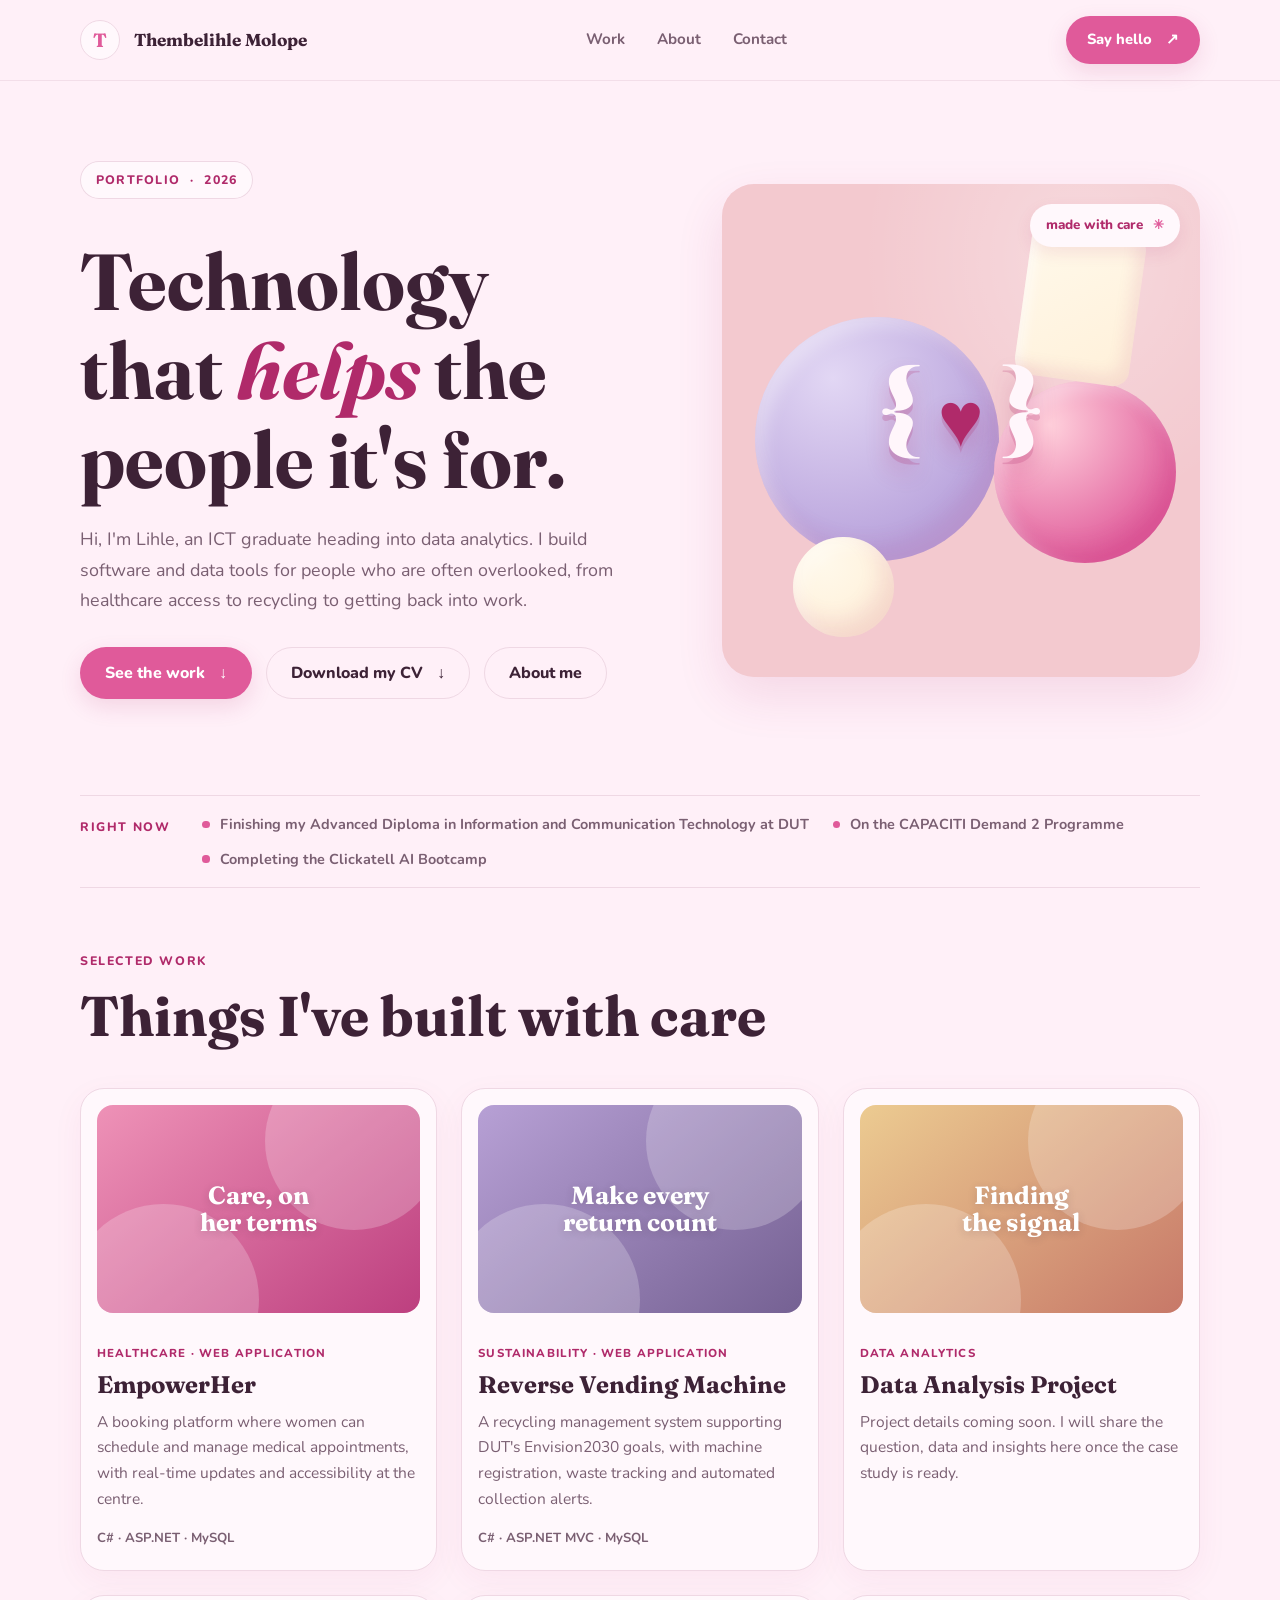
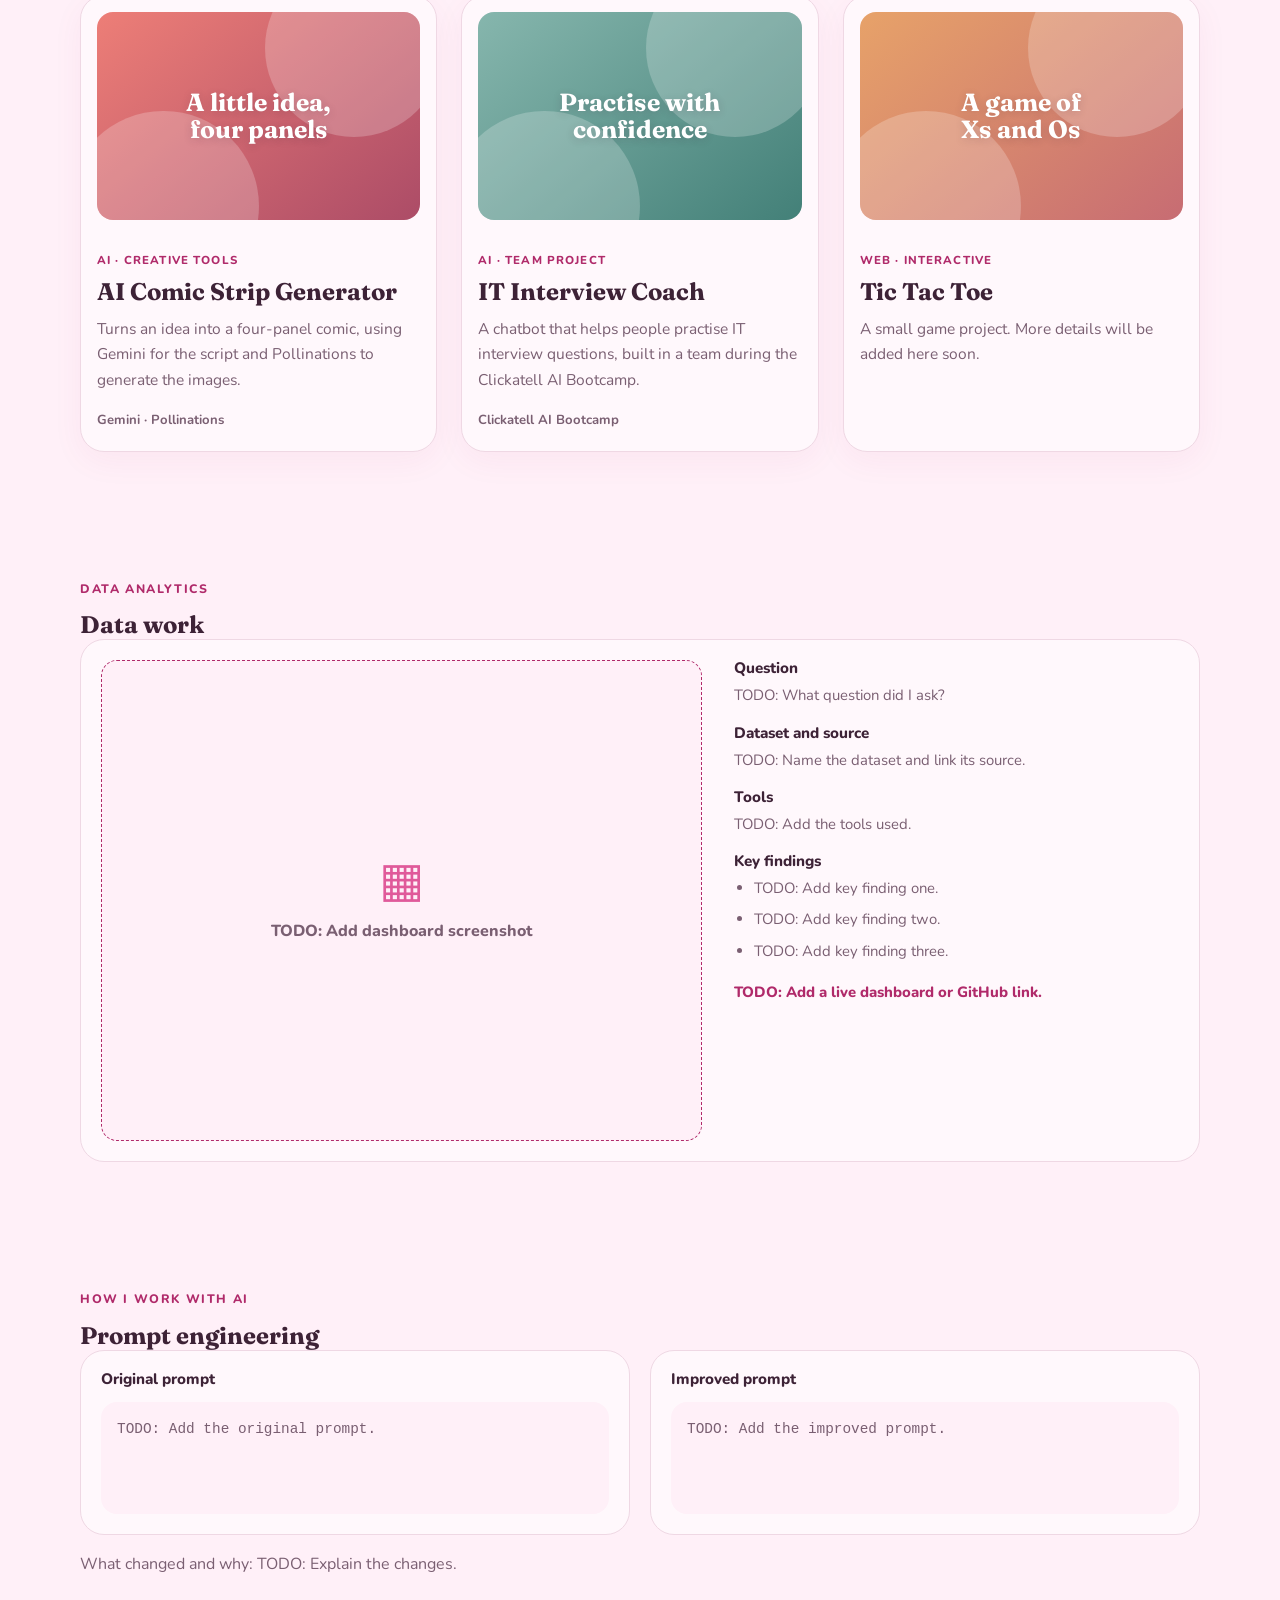
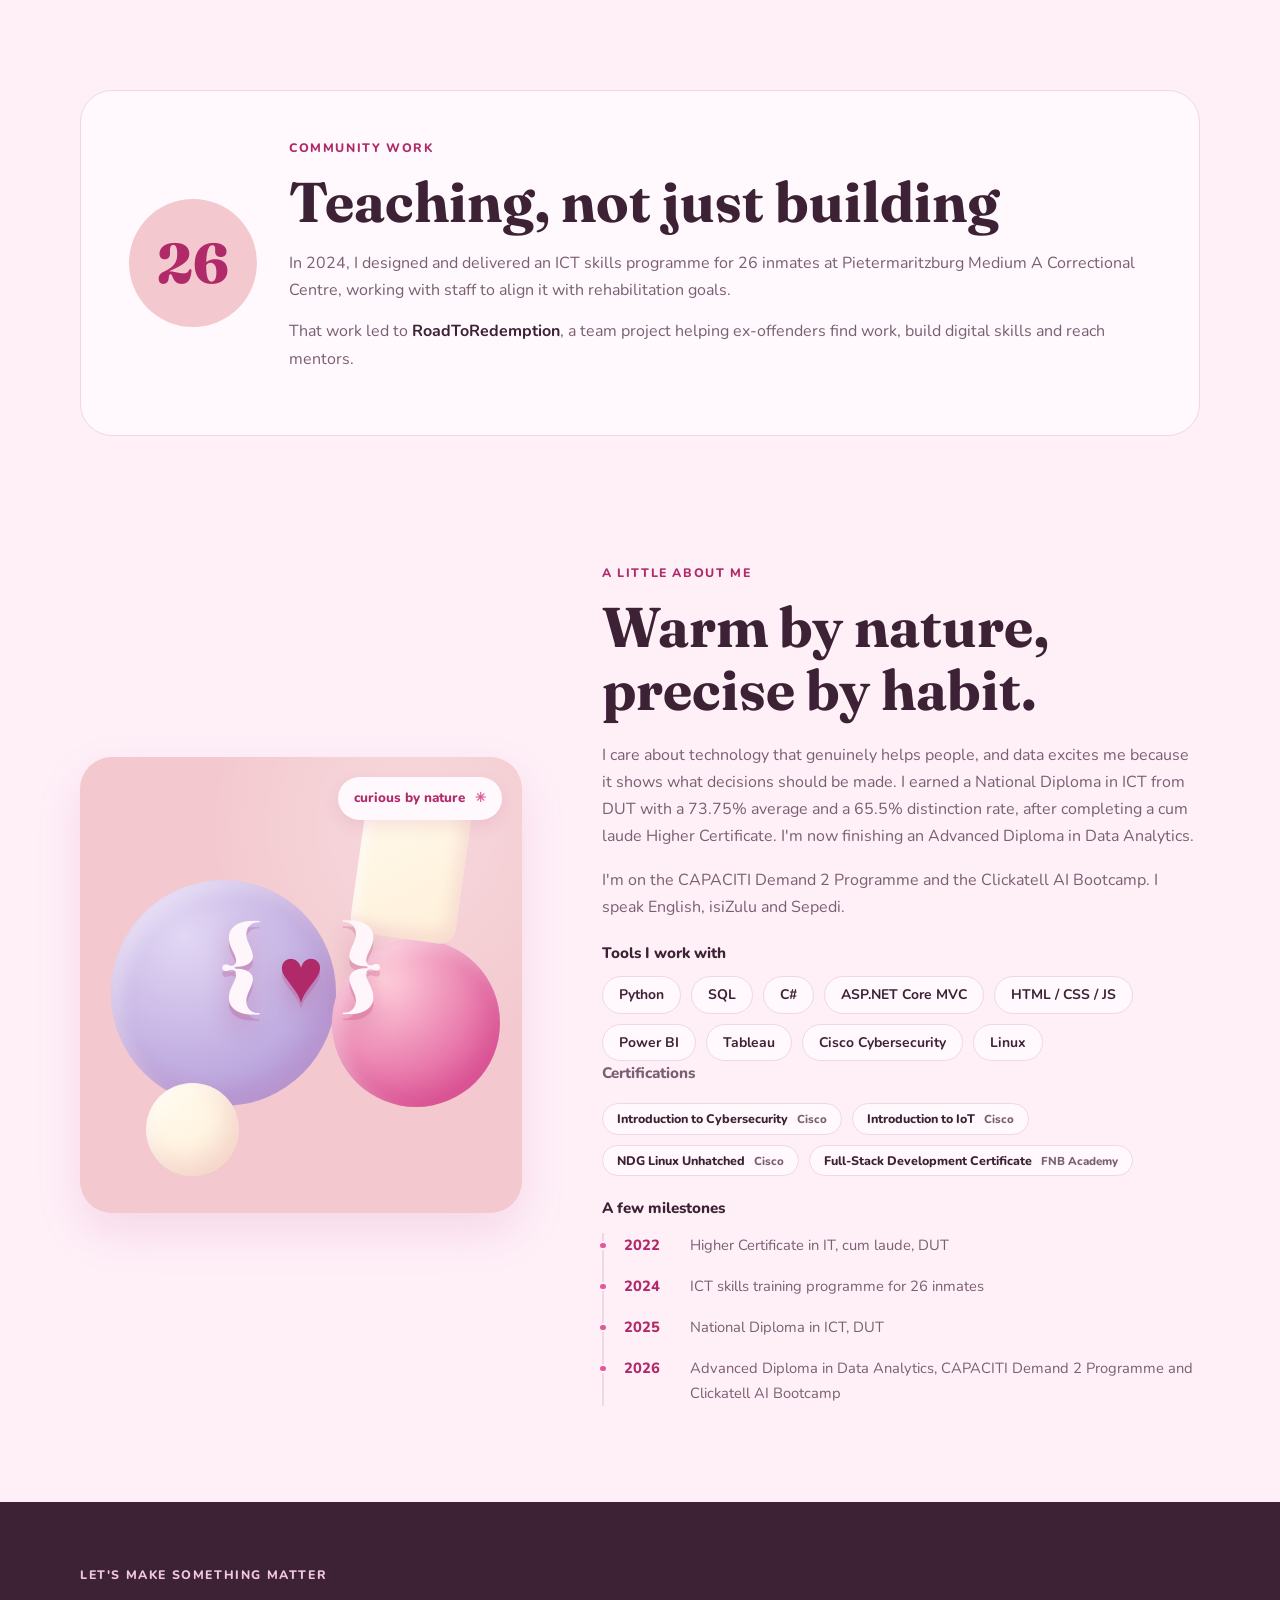
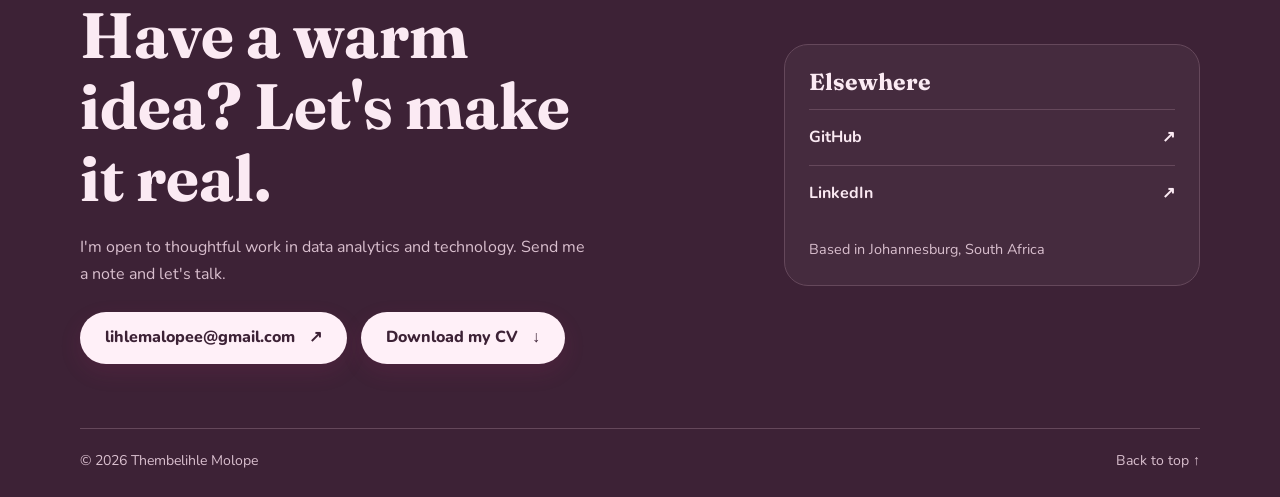
==== index.html @ d2fbfeca "Initial Commit" ====
<!doctype html>
<html lang="en">
<head>
  <meta charset="utf-8">
  <meta name="viewport" content="width=device-width, initial-scale=1">
  <meta name="theme-color" content="#fff0f8">
  <meta name="description" content="Thembelihle (Lihle) Molope is an ICT graduate heading into data analytics, building software and data tools that help people." />
  <title>Thembelihle “Lihle” Molope | Data &amp; Technology</title>
  <link rel="preconnect" href="https://fonts.googleapis.com">
  <link rel="preconnect" href="https://fonts.gstatic.com" crossorigin>
  <link href="https://fonts.googleapis.com/css2?family=Fraunces:opsz,wght@9..144,600;9..144,700;9..144,800&family=Nunito:wght@400;500;600;700;800&display=swap" rel="stylesheet">
  <link rel="stylesheet" href="styles.css">
  <script src="script.js" defer></script>
</head>
<body>
  <a class="skip-link" href="#main">Skip to content</a>
  <header class="site-header">
    <nav class="nav wrap" aria-label="Main navigation">
      <a class="logo" href="#top" aria-label="Thembelihle Molope, home">
        <span class="logo-mark" aria-hidden="true">T</span>
        <span>Thembelihle Molope</span>
      </a>
      <ul class="nav-links">
        <li><a href="#work">Work</a></li>
        <li><a href="#about">About</a></li>
        <li><a href="#contact">Contact</a></li>
      </ul>
      <a class="button button-small" href="#contact">Say hello <span aria-hidden="true">↗</span></a>
    </nav>
  </header>

  <main id="main">
    <div class="wrap">
      <section class="hero" id="top" aria-labelledby="hero-title">
        <div class="hero-copy">
          <p class="eyebrow hero-tag">Portfolio <span aria-hidden="true">·</span> 2026</p>
          <h1 id="hero-title">Technology that <em>helps</em> the people it's for.</h1>
          <p class="hero-intro">Hi, I'm Lihle, an ICT graduate heading into data analytics. I build software and data tools for people who are often overlooked, from healthcare access to recycling to getting back into work.</p>
          <div class="button-row">
            <a class="button" href="#work">See the work <span aria-hidden="true">↓</span></a>
            <a class="button button-outline button-download" href="assets/Thembelihle_Molope_CV.pdf" download="Thembelihle_Molope_CV.pdf">Download my CV <span aria-hidden="true">↓</span></a>
            <a class="button button-outline" href="#about">About me</a>
          </div>
        </div>
        <div class="art-panel hero-art" aria-hidden="true">
          <span class="art-sphere art-sphere-lilac"></span>
          <span class="art-sphere art-sphere-pink"></span>
          <span class="art-sphere art-sphere-cream"></span>
          <span class="art-block"></span>
          <span class="art-code">{ <b>&hearts;</b> }</span>
          <span class="art-note">made with care <span>✳</span></span>
        </div>
      </section>

      <section class="right-now" aria-label="Right now">
        <p class="eyebrow">Right now</p>
        <ul>
          <li>Finishing my Advanced Diploma in Information and Communication Technology at DUT</li>
          <li>On the CAPACITI Demand 2 Programme</li>
          <li>Completing the Clickatell AI Bootcamp</li>
        </ul>
      </section>

      <section class="work-section section-space" id="work" aria-labelledby="work-title">
        <p class="eyebrow">Selected work</p>
        <h2 id="work-title">Things I've built with care</h2>
        <p class="filter-status visually-hidden" id="project-filter-status" aria-live="polite"></p>
        <div class="project-grid" id="project-grid" aria-live="polite"></div>
      </section>

      <section class="data-section section-space" id="data-work" aria-labelledby="data-title">
        <p class="eyebrow">Data analytics</p>
        <h2 id="data-title">Data work</h2>
        <div class="data-feature">
          <div class="dashboard-placeholder" role="img" aria-label="TODO: Add an accessible description for the dashboard screenshot">
            <span aria-hidden="true">▦</span>
            <p>TODO: Add dashboard screenshot</p>
          </div>
          <div class="dashboard-details">
            <h3>Question</h3>
            <p>TODO: What question did I ask?</p>
            <h3>Dataset and source</h3>
            <p>TODO: Name the dataset and link its source.</p>
            <h3>Tools</h3>
            <p>TODO: Add the tools used.</p>
            <h3>Key findings</h3>
            <ul class="findings-list">
              <li>TODO: Add key finding one.</li>
              <li>TODO: Add key finding two.</li>
              <li>TODO: Add key finding three.</li>
            </ul>
            <p class="dashboard-link">TODO: Add a live dashboard or GitHub link.</p>
          </div>
        </div>
      </section>

      <section class="prompt-section section-space" aria-labelledby="prompt-title">
        <p class="eyebrow">How I work with AI</p>
        <h2 id="prompt-title">Prompt engineering</h2>
        <div class="prompt-grid">
          <article class="prompt-block">
            <h3>Original prompt</h3>
            <pre><code>TODO: Add the original prompt.</code></pre>
          </article>
          <article class="prompt-block">
            <h3>Improved prompt</h3>
            <pre><code>TODO: Add the improved prompt.</code></pre>
          </article>
        </div>
        <p class="prompt-reason">What changed and why: TODO: Explain the changes.</p>
      </section>

      <section class="teaching-section section-space" aria-labelledby="teaching-title">
        <div class="teaching-mark" aria-hidden="true">26</div>
        <div class="teaching-copy">
          <p class="eyebrow">Community work</p>
          <h2 id="teaching-title">Teaching, not just building</h2>
          <p>In 2024, I designed and delivered an ICT skills programme for 26 inmates at Pietermaritzburg Medium A Correctional Centre, working with staff to align it with rehabilitation goals.</p>
          <p>That work led to <strong>RoadToRedemption</strong>, a team project helping ex-offenders find work, build digital skills and reach mentors.</p>
        </div>
      </section>

      <section class="about-section section-space" id="about" aria-labelledby="about-title">
        <div class="art-panel about-art" aria-hidden="true">
          <span class="art-sphere art-sphere-lilac"></span>
          <span class="art-sphere art-sphere-pink"></span>
          <span class="art-sphere art-sphere-cream"></span>
          <span class="art-block"></span>
          <span class="art-code">{ <b>&hearts;</b> }</span>
          <span class="art-note">curious by nature <span>✳</span></span>
        </div>
        <div class="about-copy">
          <p class="eyebrow">A little about me</p>
          <h2 id="about-title">Warm by nature, precise by habit.</h2>
          <p>I care about technology that genuinely helps people, and data excites me because it shows what decisions should be made. I earned a National Diploma in ICT from DUT with a 73.75% average and a 65.5% distinction rate, after completing a cum laude Higher Certificate. I'm now finishing an Advanced Diploma in Data Analytics.</p>
          <p>I'm on the CAPACITI Demand 2 Programme and the Clickatell AI Bootcamp. I speak English, isiZulu and Sepedi.</p>
          <h3 class="skills-heading">Tools I work with</h3>
          <ul class="skills-list" aria-label="Skills">
            <li><button class="skill-filter" type="button" data-skill="Python" aria-pressed="false">Python</button></li>
            <li><button class="skill-filter" type="button" data-skill="SQL" aria-pressed="false">SQL</button></li>
            <li><button class="skill-filter" type="button" data-skill="C#" aria-pressed="false">C#</button></li>
            <li><button class="skill-filter" type="button" data-skill="ASP.NET Core MVC" aria-pressed="false">ASP.NET Core MVC</button></li>
            <li><button class="skill-filter" type="button" data-skill="HTML / CSS / JS" aria-pressed="false">HTML / CSS / JS</button></li>
            <li><button class="skill-filter" type="button" data-skill="Power BI" aria-pressed="false">Power BI</button></li>
            <li><button class="skill-filter" type="button" data-skill="Tableau" aria-pressed="false">Tableau</button></li>
            <li><button class="skill-filter" type="button" data-skill="Cisco Cybersecurity" aria-pressed="false">Cisco Cybersecurity</button></li>
            <li><button class="skill-filter" type="button" data-skill="Linux" aria-pressed="false">Linux</button></li>
          </ul>
          <p class="skills-heading">Certifications</p>
          <ul class="certifications-list" aria-label="Certifications">
            <li>Introduction to Cybersecurity <span>Cisco</span></li>
            <li>Introduction to IoT <span>Cisco</span></li>
            <li>NDG Linux Unhatched <span>Cisco</span></li>
            <li>Full-Stack Development Certificate <span>FNB Academy</span></li>
          </ul>
          <h3 class="skills-heading">A few milestones</h3>
          <ol class="timeline">
            <li><span class="timeline-year">2022</span><span>Higher Certificate in IT, cum laude, DUT</span></li>
            <li><span class="timeline-year">2024</span><span>ICT skills training programme for 26 inmates</span></li>
            <li><span class="timeline-year">2025</span><span>National Diploma in ICT, DUT</span></li>
            <li><span class="timeline-year">2026</span><span>Advanced Diploma in Data Analytics, CAPACITI Demand 2 Programme and Clickatell AI Bootcamp</span></li>
          </ol>
        </div>
      </section>

      <!--
      <section class="testimonials-section section-space" aria-labelledby="testimonials-title">
        <p class="eyebrow">Kind words</p>
        <h2 id="testimonials-title">Testimonials</h2>
        <blockquote>
          <p>TODO: Add an approved testimonial quote.</p>
          <footer><cite>TODO: Add name and role.</cite></footer>
        </blockquote>
      </section>
      -->
    </div>
    <dialog class="case-dialog" id="case-dialog" aria-modal="true" aria-labelledby="case-dialog-title">
      <div class="case-dialog-header">
        <p class="eyebrow" id="case-dialog-category"></p>
        <button class="dialog-close" id="case-dialog-close" type="button" aria-label="Close case study">&times;</button>
      </div>
      <div class="case-dialog-content">
        <h2 id="case-dialog-title"></h2>
        <div id="case-dialog-fields"></div>
        <div class="case-dialog-links" id="case-dialog-links"></div>
      </div>
    </dialog>
  </main>

  <footer class="site-footer" id="contact">
    <div class="wrap">
      <div class="contact-layout">
        <div class="contact-copy">
          <p class="eyebrow">Let's make something matter</p>
          <h2>Have a warm idea? Let's make it real.</h2>
          <p>I'm open to thoughtful work in data analytics and technology. Send me a note and let's talk.</p>
          <div class="contact-actions">
            <a class="button button-light" href="mailto:lihlemalopee@gmail.com">lihlemalopee@gmail.com <span aria-hidden="true">↗</span></a>
            <a class="button button-light" href="assets/Thembelihle_Molope_CV.pdf" download="Thembelihle_Molope_CV.pdf">Download my CV <span aria-hidden="true">↓</span></a>
          </div>
        </div>
        <aside class="elsewhere" aria-labelledby="elsewhere-title">
          <h3 id="elsewhere-title">Elsewhere</h3>
          <a href="https://github.com/Lihle15" target="_blank" rel="noopener noreferrer">GitHub <span aria-hidden="true">↗</span></a>
          <a href="https://www.linkedin.com/in/TODO" target="_blank" rel="noopener noreferrer">LinkedIn <span aria-hidden="true">↗</span></a>
          <p>Based in Johannesburg, South Africa</p>
        </aside>
      </div>
      <div class="footer-bottom">
        <span>© <span id="copyright-year">2026</span> Thembelihle Molope</span>
        <a href="#top">Back to top ↑</a>
      </div>
    </div>
  </footer>
</body>
</html>
---- styles.css ----
:root {
  color-scheme: light;
  --color-bg: #fff0f8;
  --color-card: #fff8fc;
  --color-ink: #3d2236;
  --color-soft: #7a5f72;
  --color-pink: #e05a9a;
  --color-deep: #b02a6a;
  --color-blush: #f3c9cf;
  --color-lilac: #b9a3dc;
  --color-cream: #fff0d9;
  --color-line: #efd8e4;
  --color-footer: #3d2236;
  --color-footer-text: #fbeaf3;
  --color-footer-soft: #d9bfce;
  --color-white: #fff;
  --color-art-code: #fff6fb;
  --color-art-lilac-highlight: #e2d7f4;
  --color-art-pink-highlight: #ffd1dc;
  --color-art-cream-highlight: #fff9eb;
  --color-footer-accent: #f0c7dc;
  --color-footer-hover: #f2b6d2;
  --color-footer-line: #65485b;
  --color-button-light-bg: #fff0f8;
  --color-button-light-hover: #f3c9cf;
  --color-button-light-ink: #3d2236;
  --color-project-care-start: #ee92b7;
  --color-project-care-end: #bd3f7f;
  --color-project-recycle-start: #b7a0d5;
  --color-project-recycle-end: #756193;
  --color-project-data-start: #eccb91;
  --color-project-data-end: #c77868;
  --color-project-comic-start: #ed7e77;
  --color-project-comic-end: #ac4c67;
  --color-project-coach-start: #86b6ad;
  --color-project-coach-end: #438078;
  --color-project-game-start: #e7a269;
  --color-project-game-end: #c76c73;
  --color-white-rgb: 255 255 255;
  --color-ink-rgb: 61 34 54;
  --color-shadow: 176 42 106;
  --space-1: 0.375rem;
  --space-2: 0.625rem;
  --space-3: 0.875rem;
  --space-4: 1rem;
  --space-5: 1.25rem;
  --space-6: 1.5rem;
  --space-8: 2rem;
  --space-10: 2.5rem;
  --space-12: 3rem;
  --space-16: 4rem;
  --space-20: 5rem;
  --space-24: 6rem;
  --radius-small: 1rem;
  --radius-card: 1.5rem;
  --radius-large: 2rem;
  --radius-pill: 999px;
  --content-width: 70rem;
  --header-height: 5rem;
  font-family: 'Nunito', sans-serif;
  background: var(--color-bg);
  color: var(--color-ink);
  scroll-behavior: smooth;
  scroll-padding-top: calc(var(--header-height) + var(--space-4));
}

@media (prefers-color-scheme: dark) {
  :root {
    color-scheme: dark;
    --color-bg: #281823;
    --color-card: #362330;
    --color-ink: #fff0f7;
    --color-soft: #d2b8c8;
    --color-pink: #f07db3;
    --color-deep: #ff9bc9;
    --color-blush: #694353;
    --color-lilac: #8871a7;
    --color-cream: #80684e;
    --color-line: #543a4a;
    --color-footer: #1d111a;
    --color-footer-text: #fff0f7;
    --color-footer-soft: #d2b8c8;
    --color-white: #fff;
    --color-art-code: #fff6fb;
    --color-art-lilac-highlight: #e2d7f4;
    --color-art-pink-highlight: #ffd1dc;
    --color-art-cream-highlight: #fff9eb;
    --color-footer-accent: #f0c7dc;
    --color-footer-hover: #f2b6d2;
    --color-footer-line: #65485b;
    --color-button-light-bg: #fff0f8;
    --color-button-light-hover: #f3c9cf;
    --color-button-light-ink: #3d2236;
    --color-shadow: 0 0 0;
  }
}

*,
*::before,
*::after {
  box-sizing: border-box;
}

html {
  min-width: 20rem;
  background: var(--color-bg);
}

body {
  margin: 0;
  min-width: 20rem;
  background: var(--color-bg);
  color: var(--color-ink);
  font-size: 1rem;
  line-height: 1.7;
}

::selection {
  background: var(--color-blush);
  color: var(--color-ink);
}

a {
  color: inherit;
}

button,
a {
  -webkit-tap-highlight-color: transparent;
}

a:focus-visible {
  outline: 3px solid var(--color-deep);
  outline-offset: 4px;
  border-radius: var(--radius-small);
}

.skip-link {
  position: fixed;
  z-index: 10;
  top: var(--space-2);
  left: var(--space-2);
  padding: var(--space-2) var(--space-4);
  transform: translateY(-150%);
  border-radius: var(--radius-pill);
  background: var(--color-ink);
  color: var(--color-bg);
}

.skip-link:focus {
  transform: translateY(0);
}

.wrap {
  width: min(100% - var(--space-12), var(--content-width));
  margin-inline: auto;
}

.site-header {
  position: sticky;
  z-index: 5;
  top: 0;
  border-bottom: 1px solid color-mix(in srgb, var(--color-line) 75%, transparent);
  background: color-mix(in srgb, var(--color-bg) 92%, transparent);
}

.nav {
  min-height: var(--header-height);
  display: flex;
  align-items: center;
  justify-content: space-between;
  gap: var(--space-6);
}

.logo {
  display: inline-flex;
  align-items: center;
  gap: var(--space-3);
  color: var(--color-ink);
  font-family: 'Fraunces', Georgia, serif;
  font-size: 1.08rem;
  font-weight: 700;
  text-decoration: none;
  white-space: nowrap;
}

.logo-mark {
  display: grid;
  width: 2.5rem;
  aspect-ratio: 1;
  place-items: center;
  border: 1px solid var(--color-line);
  border-radius: 50%;
  background: var(--color-card);
  color: var(--color-pink);
  font-size: 1.2rem;
}

.nav-links {
  display: flex;
  align-items: center;
  gap: var(--space-8);
  margin: 0;
  padding: 0;
  list-style: none;
}

.nav-links a {
  color: var(--color-soft);
  font-size: 0.95rem;
  font-weight: 700;
  text-decoration: none;
  transition: color 160ms ease;
}

.nav-links a:hover,
.footer-bottom a:hover {
  color: var(--color-pink);
}

.button {
  display: inline-flex;
  min-height: 3.25rem;
  align-items: center;
  justify-content: center;
  gap: var(--space-3);
  padding: var(--space-3) var(--space-6);
  border: 1px solid transparent;
  border-radius: var(--radius-pill);
  background: var(--color-pink);
  box-shadow: 0 0.5rem 1.4rem rgb(var(--color-shadow) / 14%);
  color: var(--color-white);
  font-weight: 800;
  line-height: 1.2;
  text-decoration: none;
  transition: background-color 160ms ease, transform 160ms ease;
}

.button:hover {
  transform: translateY(-2px);
  background: var(--color-deep);
}

.button-small {
  min-height: 2.75rem;
  padding: var(--space-3) var(--space-5);
  font-size: 0.92rem;
}

.button-outline {
  border-color: var(--color-line);
  background: transparent;
  box-shadow: none;
  color: var(--color-ink);
}

.button-outline:hover {
  border-color: var(--color-pink);
  background: var(--color-card);
  color: var(--color-ink);
}

.hero {
  display: grid;
  grid-template-columns: minmax(0, 1.08fr) minmax(18rem, 0.92fr);
  align-items: center;
  gap: clamp(var(--space-10), 7vw, var(--space-20));
  padding-block: var(--space-20) var(--space-24);
}

.hero-copy {
  max-width: 38rem;
}

.eyebrow {
  margin: 0 0 var(--space-3);
  color: var(--color-deep);
  font-size: 0.77rem;
  font-weight: 800;
  letter-spacing: 0.13em;
  line-height: 1.5;
  text-transform: uppercase;
}

.hero-tag {
  display: inline-flex;
  gap: var(--space-2);
  align-items: center;
  padding: var(--space-2) var(--space-4);
  border-radius: var(--radius-pill);
  background: var(--color-card);
  box-shadow: inset 0 0 0 1px var(--color-line);
  letter-spacing: 0.1em;
}

h1,
h2,
h3 {
  margin: 0;
  font-family: 'Fraunces', Georgia, serif;
  font-weight: 700;
  line-height: 1.12;
}

h1 {
  max-width: 11ch;
  margin-block: var(--space-6) var(--space-5);
  font-size: clamp(3rem, 6.2vw, 5.25rem);
}

h1 em {
  color: var(--color-deep);
  font-weight: 700;
}

.hero-intro {
  max-width: 39rem;
  margin: 0;
  color: var(--color-soft);
  font-size: 1.12rem;
}

.button-row {
  display: flex;
  flex-wrap: wrap;
  gap: var(--space-3);
  margin-top: var(--space-8);
}

.art-panel {
  position: relative;
  isolation: isolate;
  overflow: hidden;
  aspect-ratio: 1 / 1.03;
  border-radius: var(--radius-large);
  background: var(--color-blush);
  box-shadow: 0 1.2rem 3rem rgb(var(--color-shadow) / 12%);
}

.art-panel::before,
.art-panel::after {
  position: absolute;
  z-index: -1;
  content: '';
}

.art-panel::before {
  inset: 0;
  background: radial-gradient(ellipse at 75% 15%, rgb(var(--color-white-rgb) / 30%), transparent 43%);
}

.art-sphere,
.art-block,
.art-code,
.art-note {
  position: absolute;
  display: block;
}

.art-sphere {
  aspect-ratio: 1;
  border-radius: 50%;
  box-shadow: inset -0.7rem -0.9rem 1.4rem rgb(var(--color-shadow) / 12%), inset 0.6rem 0.6rem 1rem rgb(var(--color-white-rgb) / 36%);
}

.art-sphere-lilac {
  top: 27%;
  left: 7%;
  width: 51%;
  background: radial-gradient(circle at 32% 25%, var(--color-art-lilac-highlight), var(--color-lilac) 72%);
}

.art-sphere-pink {
  top: 40%;
  right: 5%;
  width: 38%;
  background: radial-gradient(circle at 30% 24%, var(--color-art-pink-highlight), var(--color-pink) 76%);
}

.art-sphere-cream {
  bottom: 8%;
  left: 15%;
  width: 21%;
  background: radial-gradient(circle at 30% 24%, var(--color-art-cream-highlight), var(--color-cream) 76%);
}

.art-block {
  top: 9%;
  right: 13%;
  width: 24%;
  height: 31%;
  border-radius: var(--radius-small);
  background: linear-gradient(145deg, var(--color-art-cream-highlight), var(--color-cream));
  box-shadow: inset -0.5rem -0.6rem 1rem rgb(var(--color-shadow) / 10%), inset 0.4rem 0.4rem 0.7rem rgb(var(--color-white-rgb) / 55%);
  transform: rotate(8deg);
}

.art-code {
  top: 45%;
  left: 50%;
  color: var(--color-art-code);
  font-family: 'Fraunces', Georgia, serif;
  font-size: clamp(4rem, 10vw, 7rem);
  font-weight: 800;
  line-height: 1;
  text-shadow: 0 0.35rem 0 rgb(var(--color-shadow) / 20%), 0 0.8rem 1.5rem rgb(var(--color-shadow) / 24%);
  transform: translate(-50%, -50%);
  white-space: nowrap;
}

.art-code b {
  color: var(--color-deep);
  font-size: 0.69em;
}

.art-note {
  top: var(--space-5);
  right: var(--space-5);
  padding: var(--space-2) var(--space-4);
  border-radius: var(--radius-pill);
  background: var(--color-card);
  box-shadow: 0 0.4rem 1rem rgb(var(--color-shadow) / 10%);
  color: var(--color-deep);
  font-size: 0.84rem;
  font-weight: 800;
}

.art-note span {
  margin-left: var(--space-1);
  color: var(--color-pink);
}

.section-space {
  padding-block: var(--space-16);
}

.work-section h2,
.teaching-copy h2,
.about-copy h2 {
  font-size: clamp(2.25rem, 4.5vw, 3.5rem);
}

.work-section > h2 {
  margin-bottom: var(--space-10);
}

.project-grid {
  display: grid;
  grid-template-columns: repeat(3, minmax(0, 1fr));
  gap: var(--space-6);
}

.project-card {
  min-width: 0;
  padding: var(--space-4) var(--space-4) var(--space-5);
  border: 1px solid var(--color-line);
  border-radius: var(--radius-card);
  background: var(--color-card);
  box-shadow: 0 0.6rem 2rem rgb(var(--color-shadow) / 5%);
  transition: transform 180ms ease, box-shadow 180ms ease;
}

.project-card:hover {
  transform: translateY(-4px);
  box-shadow: 0 1rem 2.4rem rgb(var(--color-shadow) / 11%);
}

.project-art {
  position: relative;
  display: grid;
  overflow: hidden;
  width: 100%;
  min-width: 0;
  min-height: 0;
  aspect-ratio: 1.55 / 1;
  place-items: center;
  margin-bottom: var(--space-5);
  border-radius: var(--radius-small);
  color: var(--color-white);
  isolation: isolate;
}

.project-art::before,
.project-art::after {
  position: absolute;
  z-index: -1;
  border-radius: 50%;
  background: rgb(var(--color-white-rgb) / 22%);
  content: '';
}

.project-art::before {
  top: -25%;
  right: -7%;
  width: 55%;
  aspect-ratio: 1;
}

.project-art::after {
  bottom: -39%;
  left: -9%;
  width: 59%;
  aspect-ratio: 1;
}

.project-art-label {
  max-width: 12ch;
  padding: var(--space-4);
  font-family: 'Fraunces', Georgia, serif;
  font-size: 1.55rem;
  font-weight: 700;
  line-height: 1.1;
  text-align: center;
  text-wrap: balance;
  text-shadow: 0 0.1rem 0.5rem rgb(var(--color-ink-rgb) / 18%);
}

.project-art img {
  position: absolute;
  z-index: 1;
  width: 100%;
  height: 100%;
  object-fit: cover;
}

.project-art-care { background: linear-gradient(140deg, var(--color-project-care-start), var(--color-project-care-end)); }
.project-art-recycle { background: linear-gradient(140deg, var(--color-project-recycle-start), var(--color-project-recycle-end)); }
.project-art-data { background: linear-gradient(140deg, var(--color-project-data-start), var(--color-project-data-end)); }
.project-art-comic { background: linear-gradient(140deg, var(--color-project-comic-start), var(--color-project-comic-end)); }
.project-art-coach { background: linear-gradient(140deg, var(--color-project-coach-start), var(--color-project-coach-end)); }
.project-art-game { background: linear-gradient(140deg, var(--color-project-game-start), var(--color-project-game-end)); }

.project-category {
  display: inline-block;
  margin-bottom: var(--space-2);
  color: var(--color-deep);
  font-size: 0.72rem;
  font-weight: 800;
  letter-spacing: 0.1em;
  line-height: 1.5;
  text-transform: uppercase;
}

.project-card h3 {
  margin-bottom: var(--space-2);
  font-size: 1.5rem;
  overflow-wrap: anywhere;
}

.project-description {
  margin: 0;
  color: var(--color-soft);
  font-size: 0.97rem;
  line-height: 1.65;
}

.project-stack {
  margin: var(--space-4) 0 0;
  color: var(--color-soft);
  font-size: 0.82rem;
  font-weight: 700;
}

.project-actions {
  display: flex;
  flex-wrap: wrap;
  gap: var(--space-4);
  margin-top: var(--space-4);
}

.project-actions a {
  color: var(--color-deep);
  font-size: 0.9rem;
  font-weight: 800;
  text-decoration-thickness: 1px;
  text-underline-offset: 0.2em;
}

.teaching-section {
  display: grid;
  grid-template-columns: auto minmax(0, 1fr);
  align-items: center;
  gap: var(--space-8);
  margin-block: var(--space-12);
  padding: clamp(var(--space-6), 5vw, var(--space-12));
  border: 1px solid var(--color-line);
  border-radius: var(--radius-large);
  background: var(--color-card);
}

.teaching-mark {
  display: grid;
  width: clamp(5rem, 12vw, 8rem);
  aspect-ratio: 1;
  place-items: center;
  border-radius: 50%;
  background: var(--color-blush);
  color: var(--color-deep);
  font-family: 'Fraunces', Georgia, serif;
  font-size: clamp(2rem, 5vw, 3.5rem);
  font-weight: 800;
}

.teaching-copy h2 {
  margin-bottom: var(--space-4);
}

.teaching-copy p:not(.eyebrow) {
  max-width: 57rem;
  margin: 0 0 var(--space-3);
  color: var(--color-soft);
}

.teaching-copy strong {
  color: var(--color-ink);
}

.about-section {
  display: grid;
  grid-template-columns: minmax(15rem, 0.85fr) minmax(0, 1.15fr);
  align-items: center;
  gap: clamp(var(--space-10), 7vw, var(--space-20));
  padding-block: var(--space-20) var(--space-24);
}

.about-copy h2 {
  max-width: 14ch;
  margin-bottom: var(--space-5);
}

.about-copy p:not(.eyebrow) {
  max-width: 43rem;
  margin: 0 0 var(--space-4);
  color: var(--color-soft);
}

.skills-heading {
  margin-top: var(--space-6);
  color: var(--color-ink);
  font-family: 'Nunito', sans-serif;
  font-size: 0.95rem;
  font-weight: 800;
}

.skills-list {
  display: flex;
  flex-wrap: wrap;
  gap: var(--space-2);
  margin: var(--space-3) 0 0;
  padding: 0;
  list-style: none;
}

.skills-list li {
  padding: var(--space-1) var(--space-4);
  border: 1px solid var(--color-line);
  border-radius: var(--radius-pill);
  background: var(--color-card);
  color: var(--color-ink);
  font-size: 0.87rem;
  font-weight: 700;
}

.site-footer {
  padding-block: var(--space-16) var(--space-6);
  background: var(--color-footer);
  color: var(--color-footer-text);
}

.contact-layout {
  display: grid;
  grid-template-columns: minmax(0, 1.2fr) minmax(15rem, 0.8fr);
  align-items: center;
  gap: clamp(var(--space-8), 8vw, var(--space-20));
  padding-bottom: var(--space-16);
}

.contact-copy .eyebrow {
  color: var(--color-footer-accent);
}

.contact-copy h2 {
  max-width: 12ch;
  margin-bottom: var(--space-5);
  font-size: clamp(2.5rem, 5vw, 4rem);
}

.contact-copy > p:not(.eyebrow) {
  max-width: 32rem;
  margin: 0 0 var(--space-6);
  color: var(--color-footer-soft);
}

.button-light {
  background: var(--color-button-light-bg);
  color: var(--color-button-light-ink);
}

.button-light:hover {
  background: var(--color-button-light-hover);
  color: var(--color-button-light-ink);
}

.elsewhere {
  padding: var(--space-6);
  border: 1px solid var(--color-footer-line);
  border-radius: var(--radius-card);
  background: rgb(var(--color-white-rgb) / 4%);
}

.elsewhere h3 {
  margin-bottom: var(--space-3);
  font-size: 1.45rem;
}

.elsewhere a {
  display: flex;
  justify-content: space-between;
  gap: var(--space-4);
  padding-block: var(--space-3);
  border-top: 1px solid var(--color-footer-line);
  color: var(--color-footer-text);
  font-weight: 700;
  text-decoration: none;
}

.elsewhere a:hover {
  color: var(--color-footer-hover);
}

.elsewhere p {
  margin: var(--space-4) 0 0;
  color: var(--color-footer-soft);
  font-size: 0.9rem;
}

.footer-bottom {
  display: flex;
  flex-wrap: wrap;
  justify-content: space-between;
  gap: var(--space-3) var(--space-6);
  padding-top: var(--space-5);
  border-top: 1px solid var(--color-footer-line);
  color: var(--color-footer-soft);
  font-size: 0.88rem;
}

.footer-bottom a {
  text-decoration: none;
}

.right-now {
  display: grid;
  grid-template-columns: auto minmax(0, 1fr);
  align-items: start;
  gap: var(--space-4) var(--space-8);
  padding-block: var(--space-4);
  border-block: 1px solid var(--color-line);
}

.right-now .eyebrow {
  margin: var(--space-1) 0 0;
  white-space: nowrap;
}

.right-now ul {
  display: flex;
  flex-wrap: wrap;
  gap: var(--space-2) var(--space-6);
  margin: 0;
  padding: 0;
  color: var(--color-soft);
  font-size: 0.9rem;
  font-weight: 700;
  list-style: none;
}

.right-now li::before {
  display: inline-block;
  width: 0.45rem;
  height: 0.45rem;
  margin: 0 var(--space-2) 0.08rem 0;
  border-radius: 50%;
  background: var(--color-pink);
  content: '';
}

.data-feature {
  display: grid;
  grid-template-columns: minmax(0, 1.15fr) minmax(16rem, 0.85fr);
  align-items: stretch;
  gap: var(--space-8);
  padding: var(--space-5);
  border: 1px solid var(--color-line);
  border-radius: var(--radius-card);
  background: var(--color-card);
}

.dashboard-placeholder {
  display: grid;
  min-height: 22rem;
  aspect-ratio: 1.25 / 1;
  align-content: center;
  justify-items: center;
  gap: var(--space-3);
  padding: var(--space-6);
  border: 1px dashed var(--color-deep);
  border-radius: var(--radius-small);
  background: var(--color-bg);
  color: var(--color-soft);
  text-align: center;
}

.dashboard-placeholder span {
  color: var(--color-pink);
  font-size: 3rem;
  line-height: 1;
}

.dashboard-placeholder p {
  margin: 0;
  font-weight: 800;
}

.dashboard-details h3,
.prompt-block h3 {
  margin: 0 0 var(--space-1);
  font-family: 'Nunito', sans-serif;
  font-size: 0.95rem;
  font-weight: 800;
}

.dashboard-details p,
.dashboard-details ul {
  margin: 0 0 var(--space-4);
  color: var(--color-soft);
  font-size: 0.93rem;
}

.findings-list {
  padding-left: var(--space-5);
}

.findings-list li + li {
  margin-top: var(--space-1);
}

.dashboard-link {
  color: var(--color-deep) !important;
  font-weight: 800;
}

.prompt-grid {
  display: grid;
  grid-template-columns: repeat(2, minmax(0, 1fr));
  gap: var(--space-5);
}

.prompt-block {
  min-width: 0;
  padding: var(--space-5);
  border: 1px solid var(--color-line);
  border-radius: var(--radius-card);
  background: var(--color-card);
}

.prompt-block pre {
  overflow-x: auto;
  min-height: 7rem;
  margin: var(--space-3) 0 0;
  padding: var(--space-4);
  border-radius: var(--radius-small);
  background: var(--color-bg);
  color: var(--color-soft);
  font: 0.9rem/1.65 ui-monospace, 'Cascadia Code', monospace;
  white-space: pre-wrap;
  overflow-wrap: anywhere;
}

.prompt-reason {
  margin: var(--space-4) 0 0;
  color: var(--color-soft);
}

.skills-list li {
  padding: 0;
  overflow: hidden;
}

.skill-filter {
  padding: var(--space-1) var(--space-4);
  border: 0;
  background: transparent;
  color: inherit;
  cursor: pointer;
  font: inherit;
}

.skill-filter:hover,
.skill-filter[aria-pressed="true"] {
  background: var(--color-blush);
  color: var(--color-ink);
}

.project-card[role="button"] {
  cursor: pointer;
}

.project-card:focus-visible,
.skill-filter:focus-visible,
.dialog-close:focus-visible {
  outline: 3px solid var(--color-deep);
  outline-offset: 4px;
}

.project-card.is-highlighted {
  border-color: var(--color-deep);
  box-shadow: 0 0 0 3px var(--color-blush), 0 1rem 2.4rem rgb(var(--color-shadow) / 13%);
}

.project-card.is-dimmed {
  opacity: 0.48;
}

.filter-status:not(.visually-hidden) {
  color: var(--color-soft);
}

.visually-hidden {
  position: absolute;
  overflow: hidden;
  width: 1px;
  height: 1px;
  clip: rect(0, 0, 0, 0);
  white-space: nowrap;
  clip-path: inset(50%);
}

.certifications-list {
  display: flex;
  flex-wrap: wrap;
  gap: var(--space-2);
  margin: var(--space-3) 0 var(--space-6);
  padding: 0;
  list-style: none;
}

.certifications-list li {
  padding: var(--space-1) var(--space-3);
  border: 1px solid var(--color-line);
  border-radius: var(--radius-pill);
  background: var(--color-card);
  color: var(--color-ink);
  font-size: 0.78rem;
  font-weight: 800;
  line-height: 1.4;
}

.certifications-list span {
  margin-left: var(--space-1);
  color: var(--color-soft);
  font-size: 0.72rem;
}

.timeline {
  display: grid;
  gap: var(--space-4);
  margin: var(--space-4) 0 0;
  padding: 0 0 0 var(--space-5);
  border-left: 2px solid var(--color-line);
  list-style: none;
}

.timeline li {
  position: relative;
  display: grid;
  grid-template-columns: 3.25rem minmax(0, 1fr);
  gap: var(--space-3);
  color: var(--color-soft);
  font-size: 0.92rem;
}

.timeline li::before {
  position: absolute;
  top: 0.48rem;
  left: calc(-1 * var(--space-5) - 0.36rem);
  width: 0.6rem;
  height: 0.6rem;
  border: 2px solid var(--color-bg);
  border-radius: 50%;
  background: var(--color-pink);
  content: '';
}

.timeline-year {
  color: var(--color-deep);
  font-weight: 800;
}

.contact-actions {
  display: flex;
  flex-wrap: wrap;
  gap: var(--space-3);
}

.case-dialog {
  width: min(calc(100% - var(--space-8)), 52rem);
  max-width: none;
  max-height: calc(100vh - var(--space-8));
  padding: 0;
  overflow: auto;
  border: 1px solid var(--color-line);
  border-radius: var(--radius-card);
  background: var(--color-card);
  box-shadow: 0 1.5rem 5rem rgb(var(--color-ink-rgb) / 32%);
  color: var(--color-ink);
}

.case-dialog::backdrop {
  background: rgb(var(--color-ink-rgb) / 62%);
  backdrop-filter: blur(3px);
}

.case-dialog-header {
  display: flex;
  align-items: center;
  justify-content: space-between;
  gap: var(--space-4);
  padding: var(--space-5) var(--space-6) 0;
}

.case-dialog-header .eyebrow {
  margin: 0;
}

.dialog-close {
  display: grid;
  width: 2.75rem;
  height: 2.75rem;
  flex: 0 0 auto;
  place-items: center;
  border: 1px solid var(--color-line);
  border-radius: 50%;
  background: var(--color-bg);
  color: var(--color-ink);
  cursor: pointer;
  font-size: 1.6rem;
  line-height: 1;
}

.case-dialog-content {
  padding: var(--space-3) var(--space-8) var(--space-8);
}

.case-dialog-content h2 {
  margin-bottom: var(--space-6);
  font-size: clamp(2rem, 5vw, 3rem);
}

.case-dialog-field + .case-dialog-field {
  margin-top: var(--space-5);
}

.case-dialog-field h3 {
  margin-bottom: var(--space-1);
  font-family: 'Nunito', sans-serif;
  font-size: 1rem;
  font-weight: 800;
}

.case-dialog-field p,
.case-dialog-field ul {
  margin: 0;
  color: var(--color-soft);
}

.case-dialog-tools {
  display: flex;
  flex-wrap: wrap;
  gap: var(--space-2);
  margin: 0;
  padding: 0;
  list-style: none;
}

.case-dialog-tools li {
  padding: var(--space-1) var(--space-3);
  border: 1px solid var(--color-line);
  border-radius: var(--radius-pill);
  color: var(--color-ink);
  font-size: 0.85rem;
}

.case-dialog-links {
  display: flex;
  flex-wrap: wrap;
  gap: var(--space-4);
  margin-top: var(--space-6);
}

.case-dialog-links a {
  color: var(--color-deep);
  font-weight: 800;
}

.case-dialog-empty {
  color: var(--color-soft);
}

@media (max-width: 900px) {
  .hero {
    grid-template-columns: minmax(0, 1fr) minmax(15rem, 0.8fr);
    gap: var(--space-8);
  }

  .project-grid {
    grid-template-columns: repeat(2, minmax(0, 1fr));
  }

  .about-section {
    grid-template-columns: minmax(13rem, 0.8fr) minmax(0, 1.2fr);
  }

  .data-feature {
    grid-template-columns: minmax(0, 1fr) minmax(15rem, 0.9fr);
    gap: var(--space-5);
  }

  .dashboard-placeholder {
    min-height: 18rem;
  }
}

@media (max-width: 680px) {
  :root {
    --header-height: 6rem;
  }

  .wrap {
    width: min(100% - var(--space-8), var(--content-width));
  }

  .nav {
    display: grid;
    grid-template-columns: minmax(0, 1fr) auto;
    gap: var(--space-2) var(--space-3);
    padding-block: var(--space-3);
  }

  .logo {
    gap: var(--space-2);
    font-size: 0.95rem;
  }

  .nav > .logo {
    grid-column: 1;
    grid-row: 1;
  }

  .logo-mark {
    width: 2.15rem;
  }

  .button-small {
    min-height: 2.45rem;
    padding: var(--space-2) var(--space-4);
    font-size: 0.84rem;
  }

  .nav > .button-small {
    grid-column: 2;
    grid-row: 1;
    justify-self: end;
  }

  .nav-links {
    grid-column: 1 / -1;
    grid-row: 2;
    justify-content: space-between;
    gap: var(--space-4);
    padding-top: var(--space-1);
  }

  .nav-links a {
    font-size: 0.9rem;
  }

  .hero {
    grid-template-columns: minmax(0, 1fr);
    gap: var(--space-8);
    padding-block: var(--space-12) var(--space-16);
  }

  h1 {
    max-width: 12ch;
    font-size: clamp(2.8rem, 12vw, 4rem);
  }

  .hero-intro {
    font-size: 1.03rem;
  }

  .hero-art,
  .about-art {
    width: min(100%, 29rem);
    justify-self: center;
  }

  .section-space {
    padding-block: var(--space-12);
  }

  .project-grid {
    grid-template-columns: minmax(0, 1fr);
    gap: var(--space-4);
  }

  .teaching-section {
    grid-template-columns: minmax(0, 1fr);
    gap: var(--space-5);
    margin-block: var(--space-6);
  }

  .teaching-mark {
    width: 5rem;
    font-size: 2rem;
  }

  .about-section {
    grid-template-columns: minmax(0, 1fr);
    gap: var(--space-8);
    padding-block: var(--space-16);
  }

  .about-art {
    order: 2;
  }

  .contact-layout {
    grid-template-columns: minmax(0, 1fr);
    gap: var(--space-8);
    padding-bottom: var(--space-10);
  }

  .right-now {
    grid-template-columns: minmax(0, 1fr);
    gap: var(--space-2);
  }

  .right-now ul {
    display: grid;
    gap: var(--space-2);
  }

  .data-feature,
  .prompt-grid {
    grid-template-columns: minmax(0, 1fr);
  }

  .dashboard-placeholder {
    min-height: 0;
    aspect-ratio: 1.35 / 1;
  }

  .case-dialog-header {
    padding-inline: var(--space-5);
  }

  .case-dialog-content {
    padding: var(--space-3) var(--space-5) var(--space-6);
  }
}

@media (max-width: 380px) {
  .wrap {
    width: calc(100% - var(--space-6));
  }

  .logo {
    font-size: 0.88rem;
  }

  .logo-mark {
    width: 2rem;
  }

  .button-small {
    gap: var(--space-1);
    padding-inline: var(--space-3);
  }

  .nav-links {
    gap: var(--space-2);
  }

  .nav-links a {
    font-size: 0.86rem;
  }

  .button-row .button {
    padding-inline: var(--space-5);
  }
}

@media (prefers-reduced-motion: reduce) {
  *,
  *::before,
  *::after {
    scroll-behavior: auto !important;
    animation-duration: 0.01ms !important;
    animation-iteration-count: 1 !important;
    transition-duration: 0.01ms !important;
  }
}
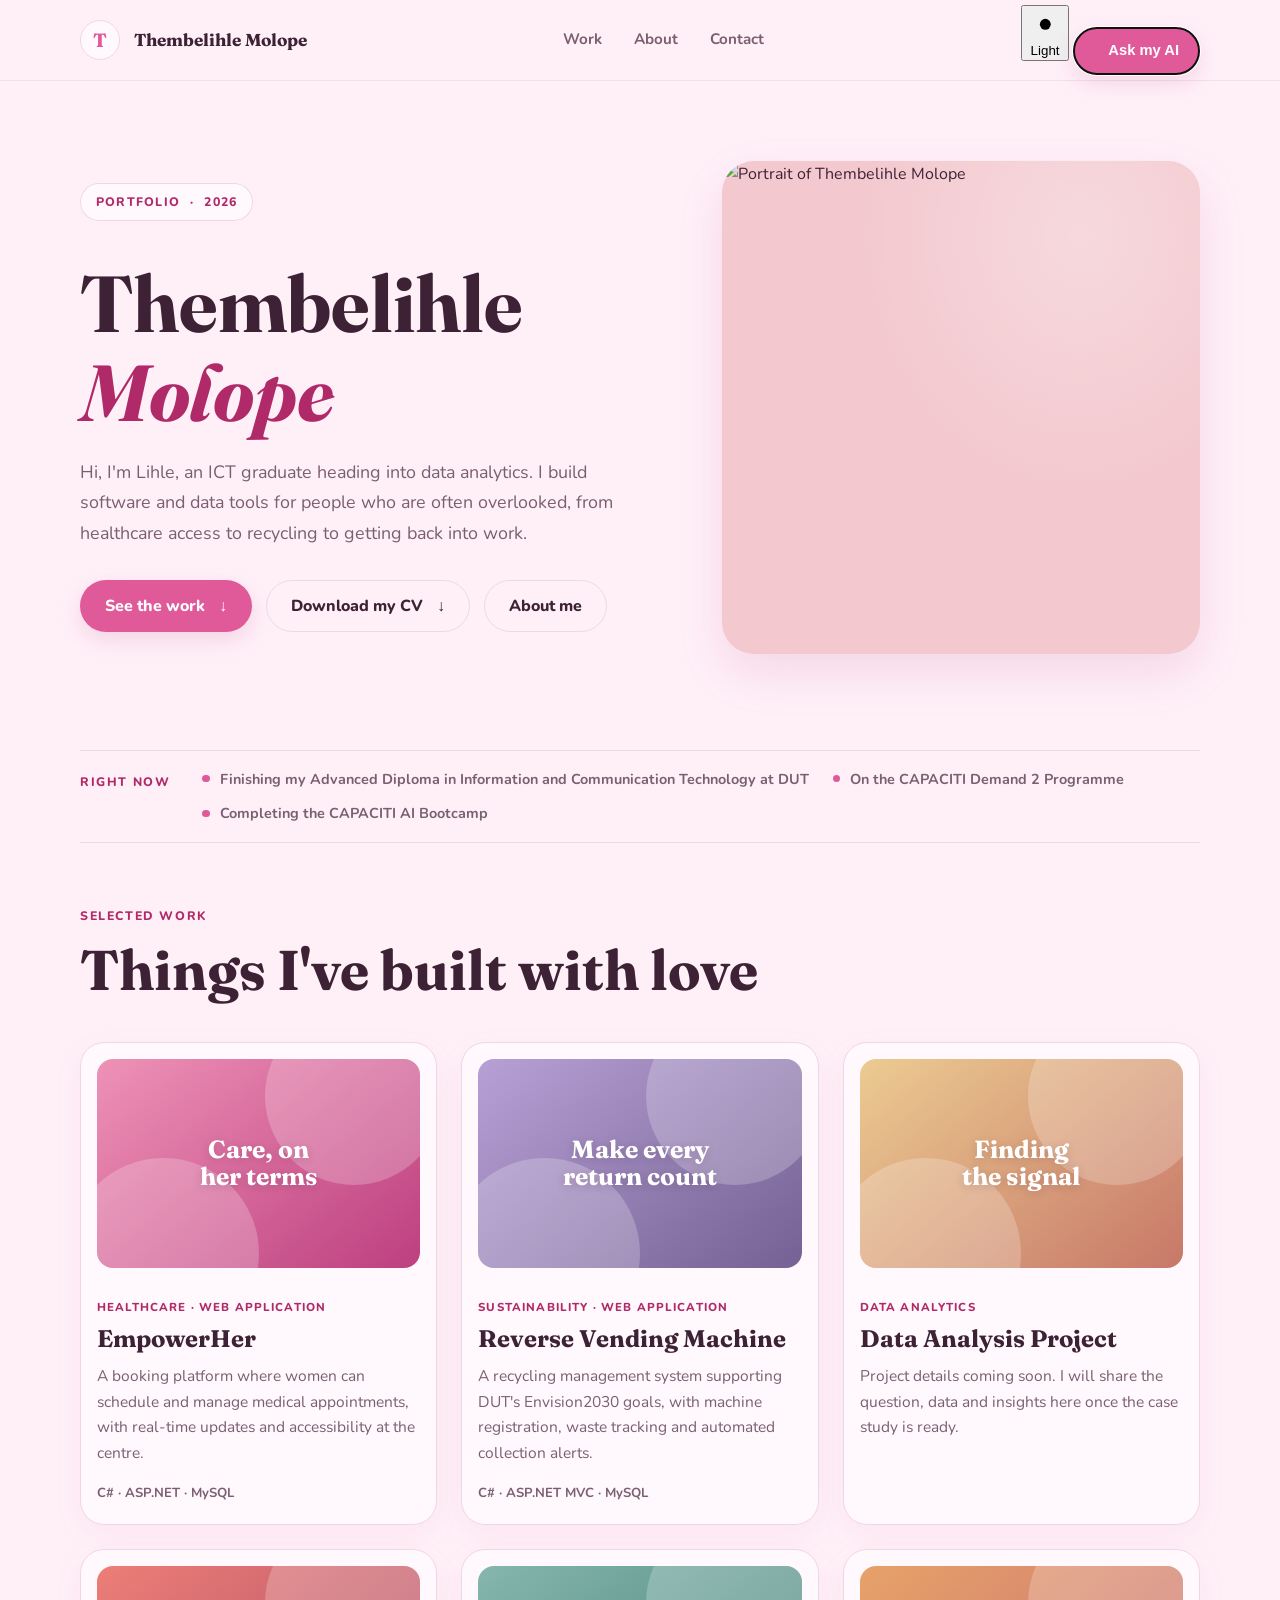
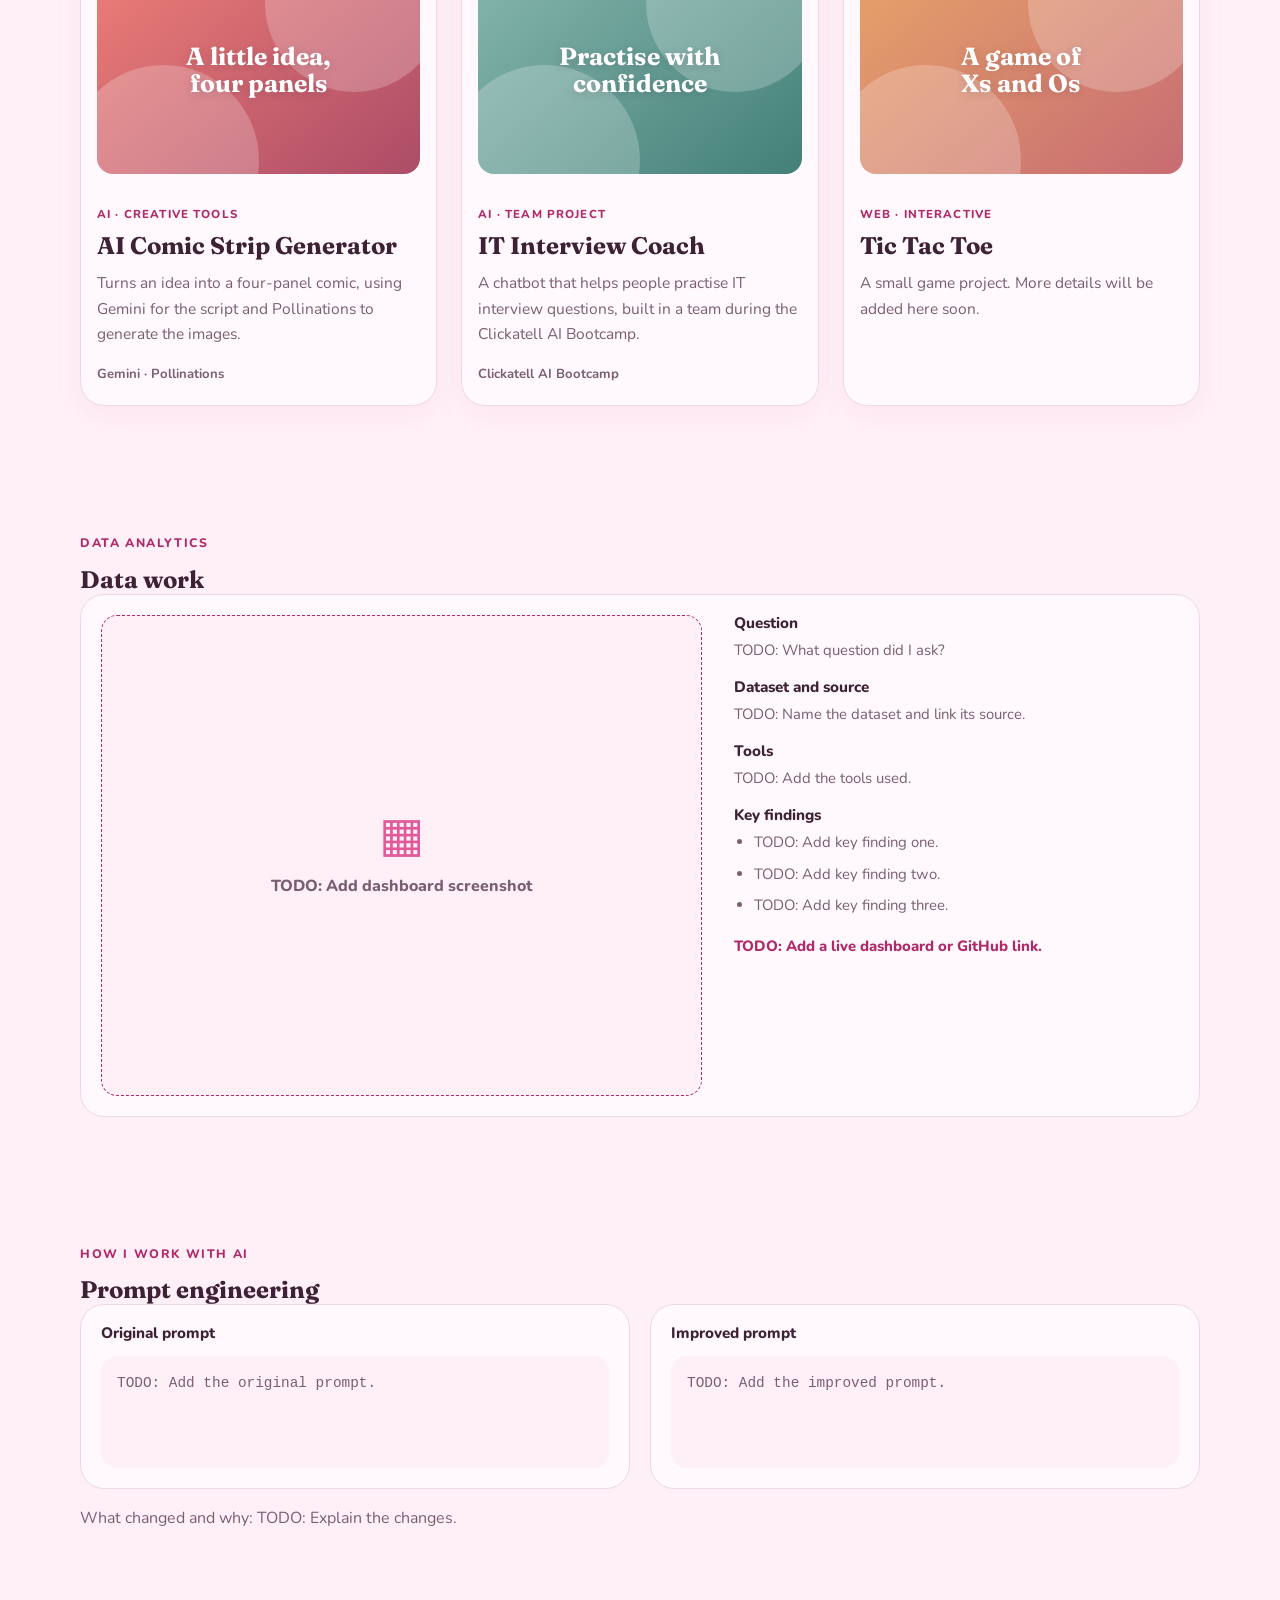
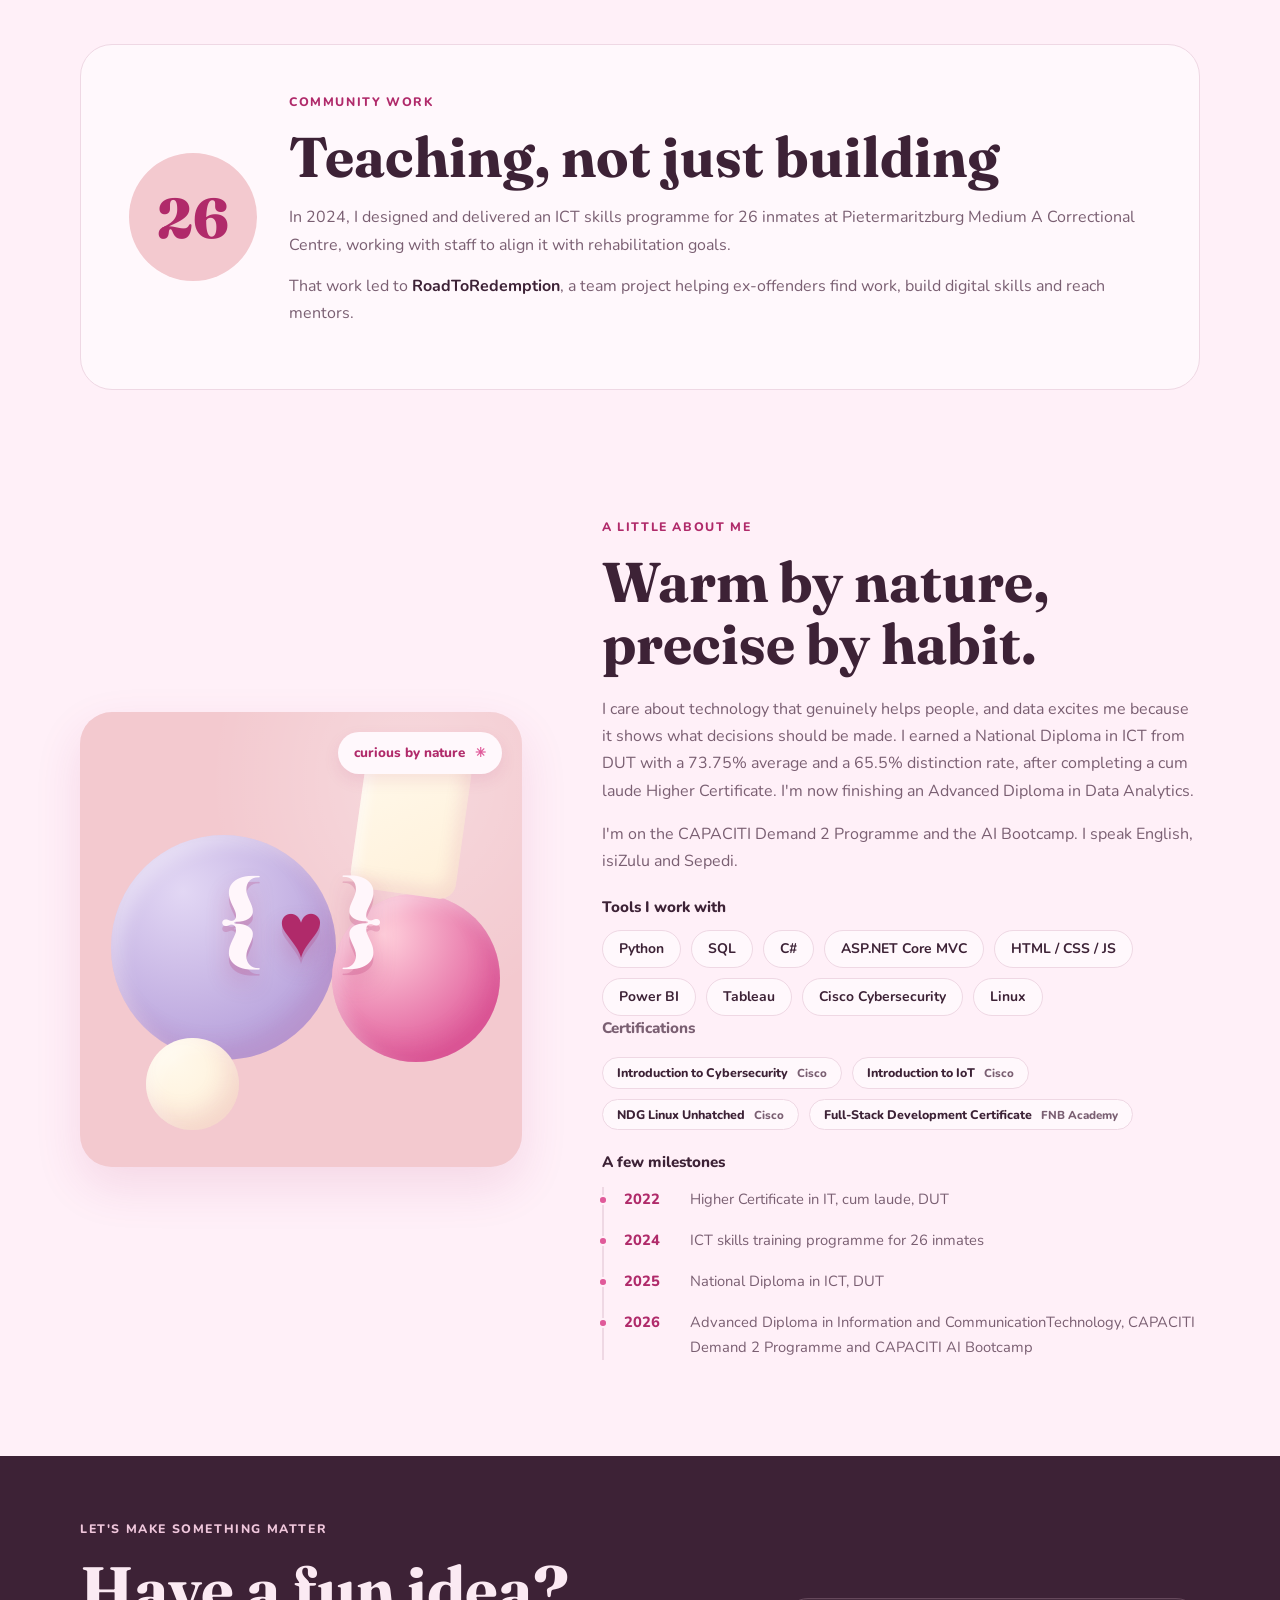
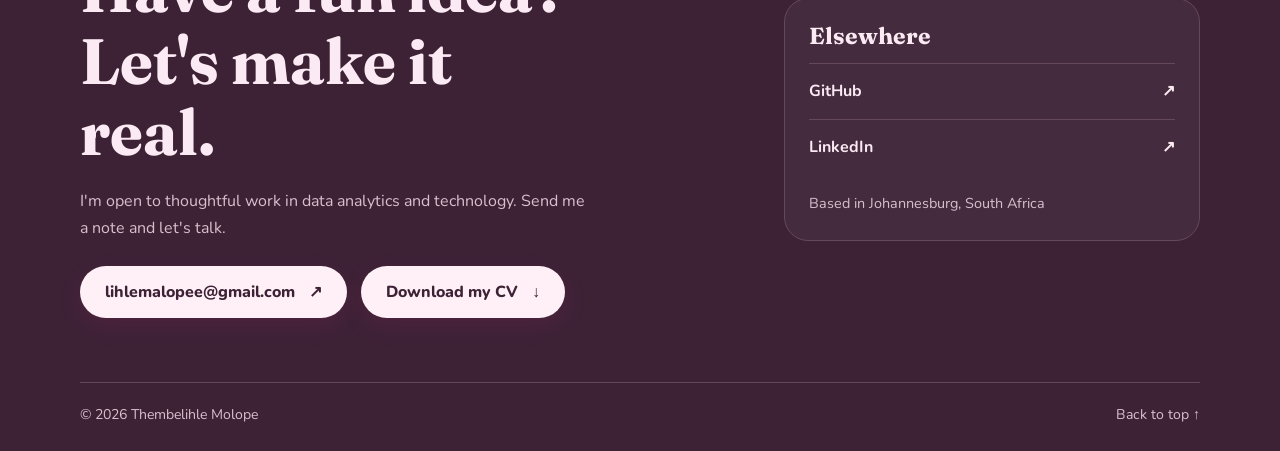
==== commit 745ebc2c: "Update portfolio homepage markup" ====
--- a/index.html
+++ b/index.html
@@ -25,16 +25,30 @@
         <li><a href="#about">About</a></li>
         <li><a href="#contact">Contact</a></li>
       </ul>
-      <a class="button button-small" href="#contact">Say hello <span aria-hidden="true">↗</span></a>
+      <div class="nav-actions">
+        <button class="theme-toggle" id="theme-toggle" type="button" aria-label="Switch to dark mode" aria-pressed="false">
+          <span class="theme-toggle-icon" aria-hidden="true"></span>
+          <span class="theme-toggle-label">Light</span>
+        </button>
+        <button class="button button-small nav-chat-button" id="nav-chat-button" type="button" aria-controls="chat-view" aria-expanded="false">
+          <span class="sparkle-icon" aria-hidden="true">
+            <svg viewBox="0 0 24 24" aria-hidden="true">
+              <path d="M12 2.5l1.8 5.7 5.7 1.8-5.7 1.8L12 17.5l-1.8-5.7L4.5 10l5.7-1.8L12 2.5zm7 12.5l.9 2.6 2.6.9-2.6.9-.9 2.6-.9-2.6-2.6-.9 2.6-.9.9-2.6zm-14 0l.9 2.6 2.6.9-2.6.9-.9 2.6-.9-2.6L2 18.5l2.6-.9.9-2.6z"></path>
+            </svg>
+          </span>
+          Ask my AI
+        </button>
+      </div>
     </nav>
   </header>
 
+  <div id="portfolio-view">
   <main id="main">
     <div class="wrap">
       <section class="hero" id="top" aria-labelledby="hero-title">
         <div class="hero-copy">
           <p class="eyebrow hero-tag">Portfolio <span aria-hidden="true">·</span> 2026</p>
-          <h1 id="hero-title">Technology that <em>helps</em> the people it's for.</h1>
+          <h1 id="hero-title">Thembelihle <em>Molope</em> </h1>
           <p class="hero-intro">Hi, I'm Lihle, an ICT graduate heading into data analytics. I build software and data tools for people who are often overlooked, from healthcare access to recycling to getting back into work.</p>
           <div class="button-row">
             <a class="button" href="#work">See the work <span aria-hidden="true">↓</span></a>
@@ -42,13 +56,8 @@
             <a class="button button-outline" href="#about">About me</a>
           </div>
         </div>
-        <div class="art-panel hero-art" aria-hidden="true">
-          <span class="art-sphere art-sphere-lilac"></span>
-          <span class="art-sphere art-sphere-pink"></span>
-          <span class="art-sphere art-sphere-cream"></span>
-          <span class="art-block"></span>
-          <span class="art-code">{ <b>&hearts;</b> }</span>
-          <span class="art-note">made with care <span>✳</span></span>
+        <div class="art-panel hero-art" aria-label="Portrait of Thembelihle Molope">
+          <img class="hero-portrait" src="assets/Lihle_M.jpeg" alt="Portrait of Thembelihle Molope" />
         </div>
       </section>
 
@@ -57,13 +66,13 @@
         <ul>
           <li>Finishing my Advanced Diploma in Information and Communication Technology at DUT</li>
           <li>On the CAPACITI Demand 2 Programme</li>
-          <li>Completing the Clickatell AI Bootcamp</li>
+          <li>Completing the CAPACITI AI Bootcamp</li>
         </ul>
       </section>
 
       <section class="work-section section-space" id="work" aria-labelledby="work-title">
         <p class="eyebrow">Selected work</p>
-        <h2 id="work-title">Things I've built with care</h2>
+        <h2 id="work-title">Things I've built with love</h2>
         <p class="filter-status visually-hidden" id="project-filter-status" aria-live="polite"></p>
         <div class="project-grid" id="project-grid" aria-live="polite"></div>
       </section>
@@ -133,7 +142,7 @@
           <p class="eyebrow">A little about me</p>
           <h2 id="about-title">Warm by nature, precise by habit.</h2>
           <p>I care about technology that genuinely helps people, and data excites me because it shows what decisions should be made. I earned a National Diploma in ICT from DUT with a 73.75% average and a 65.5% distinction rate, after completing a cum laude Higher Certificate. I'm now finishing an Advanced Diploma in Data Analytics.</p>
-          <p>I'm on the CAPACITI Demand 2 Programme and the Clickatell AI Bootcamp. I speak English, isiZulu and Sepedi.</p>
+          <p>I'm on the CAPACITI Demand 2 Programme and the AI Bootcamp. I speak English, isiZulu and Sepedi.</p>
           <h3 class="skills-heading">Tools I work with</h3>
           <ul class="skills-list" aria-label="Skills">
             <li><button class="skill-filter" type="button" data-skill="Python" aria-pressed="false">Python</button></li>
@@ -158,7 +167,7 @@
             <li><span class="timeline-year">2022</span><span>Higher Certificate in IT, cum laude, DUT</span></li>
             <li><span class="timeline-year">2024</span><span>ICT skills training programme for 26 inmates</span></li>
             <li><span class="timeline-year">2025</span><span>National Diploma in ICT, DUT</span></li>
-            <li><span class="timeline-year">2026</span><span>Advanced Diploma in Data Analytics, CAPACITI Demand 2 Programme and Clickatell AI Bootcamp</span></li>
+            <li><span class="timeline-year">2026</span><span>Advanced Diploma in Information and CommunicationTechnology, CAPACITI Demand 2 Programme and CAPACITI AI Bootcamp</span></li>
           </ol>
         </div>
       </section>
@@ -186,13 +195,45 @@
       </div>
     </dialog>
   </main>
+  </div>
+
+  <div class="chat-shell" id="chat-view" hidden>
+    <section class="chat-panel" aria-label="Ask Lihle's AI chat">
+      <header class="chat-header">
+        <div class="chat-header-main">
+          <button class="chat-back" id="chat-back" type="button" aria-label="Back to portfolio">← Back to portfolio</button>
+          <h2>Ask Lihle's AI</h2>
+        </div>
+        <button class="chat-clear" id="chat-clear" type="button">Clear chat</button>
+      </header>
+
+      <p class="chat-note">This is an AI assistant. It answers from information Lihle wrote about herself and can make mistakes.</p>
+
+      <div class="chat-messages" id="chat-messages" aria-live="polite" aria-atomic="false"></div>
+
+      <div class="chat-input-wrap">
+        <div class="starter-chips" aria-label="Suggested questions">
+          <button class="starter-chip" type="button">What projects has Lihle built?</button>
+          <button class="starter-chip" type="button">What is she studying?</button>
+          <button class="starter-chip" type="button">Is she open to relocating?</button>
+          <button class="starter-chip" type="button">What kind of role is she looking for?</button>
+        </div>
+
+        <div class="chat-input-row">
+          <label class="visually-hidden" for="chat-input">Type your message</label>
+          <textarea id="chat-input" rows="1" placeholder="Ask about Lihle..."></textarea>
+          <button class="chat-send" id="chat-send" type="button">Send</button>
+        </div>
+      </div>
+    </section>
+  </div>
 
   <footer class="site-footer" id="contact">
     <div class="wrap">
       <div class="contact-layout">
         <div class="contact-copy">
           <p class="eyebrow">Let's make something matter</p>
-          <h2>Have a warm idea? Let's make it real.</h2>
+          <h2>Have a fun idea? Let's make it real.</h2>
           <p>I'm open to thoughtful work in data analytics and technology. Send me a note and let's talk.</p>
           <div class="contact-actions">
             <a class="button button-light" href="mailto:lihlemalopee@gmail.com">lihlemalopee@gmail.com <span aria-hidden="true">↗</span></a>
